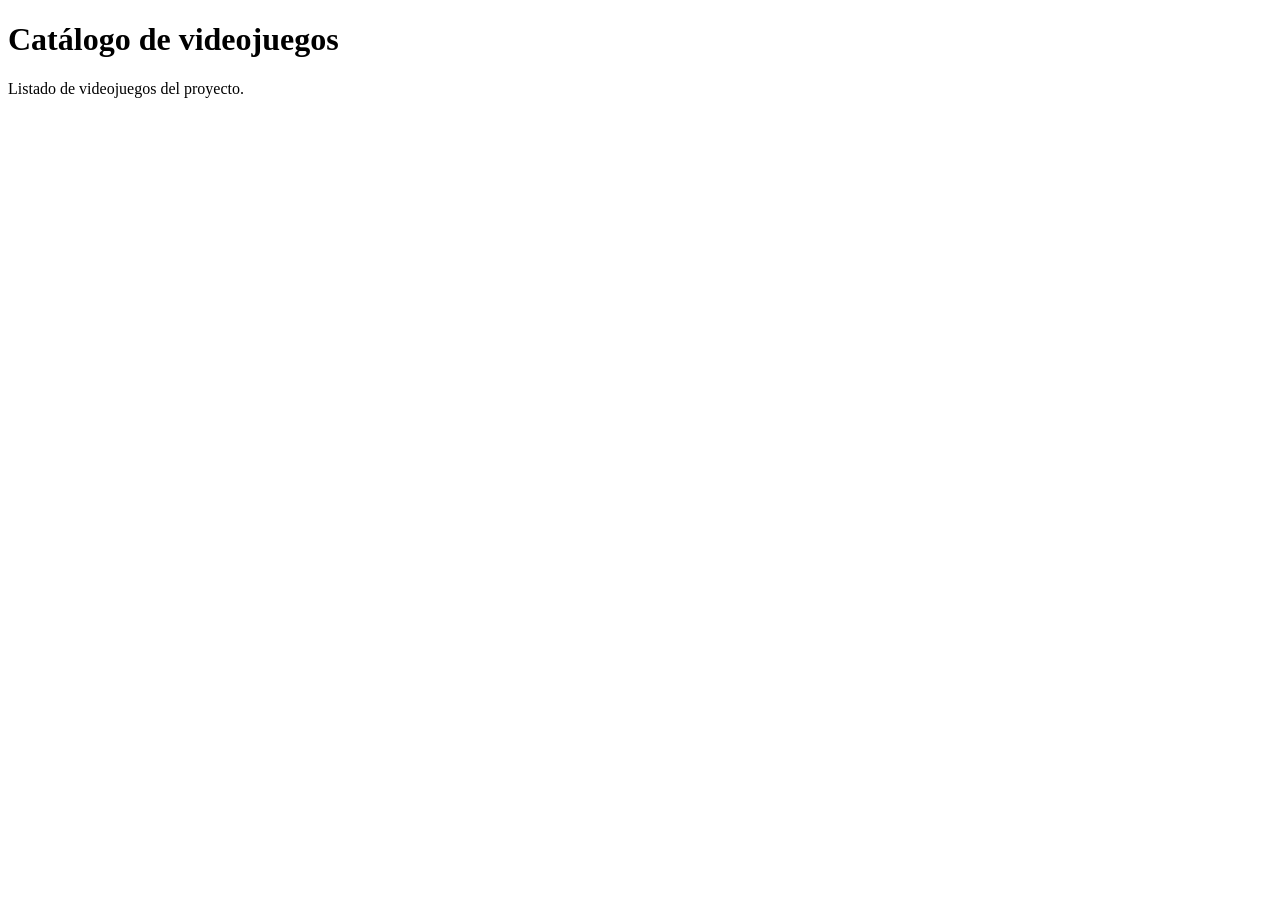
==== catalogo.html @ 59df6d96 "chore: crear estructura base de GameCodex" ====
<!DOCTYPE html>
<html lang="es">
<head>
    <meta charset="UTF-8">
    <meta name="viewport" content="width=device-width, initial-scale=1.0">
    <title>Catálogo de videojuegos | GameCodex</title>
    <link rel="stylesheet" href="css/variables.css">
    <link rel="stylesheet" href="css/base.css">
    <!-- Agregar css/catalogo.css cuando se desarrolle esta sección. -->
    <script src="js/menu.js" defer></script>
    <!-- Agregar los scripts de esta sección durante su desarrollo. -->
</head>
<body data-pagina="catalogo">
    <!-- HU-02: aquí se insertará el menú lateral compartido mediante menu.js. -->
    <nav id="menu-lateral" aria-label="Navegación principal"></nav>

    <main id="contenido-principal">
        <header>
            <h1>Catálogo de videojuegos</h1>
            <p>Listado de videojuegos del proyecto.</p>
        </header>
        <!-- TODO (HU-04): desarrollar el contenido de esta página. -->
    </main>

    <!-- Pie de página compartido; se completará junto con HU-02. -->
    <footer id="pie-pagina"></footer>
</body>
</html>
---- css/variables.css ----
/* DEV-02 — Mario: definir aquí las variables de la guía de estilo aprobada.
   Incluye --color-bg, --color-primary, --epic-1, etc.
   Este archivo se crea vacío intencionalmente para no adelantar DEV-02.
*/
---- css/base.css ----
/* DEV-02 — Mario: estilos generales, tipografías y componentes compartidos.
   No agregar aquí estilos exclusivos de una página.
*/
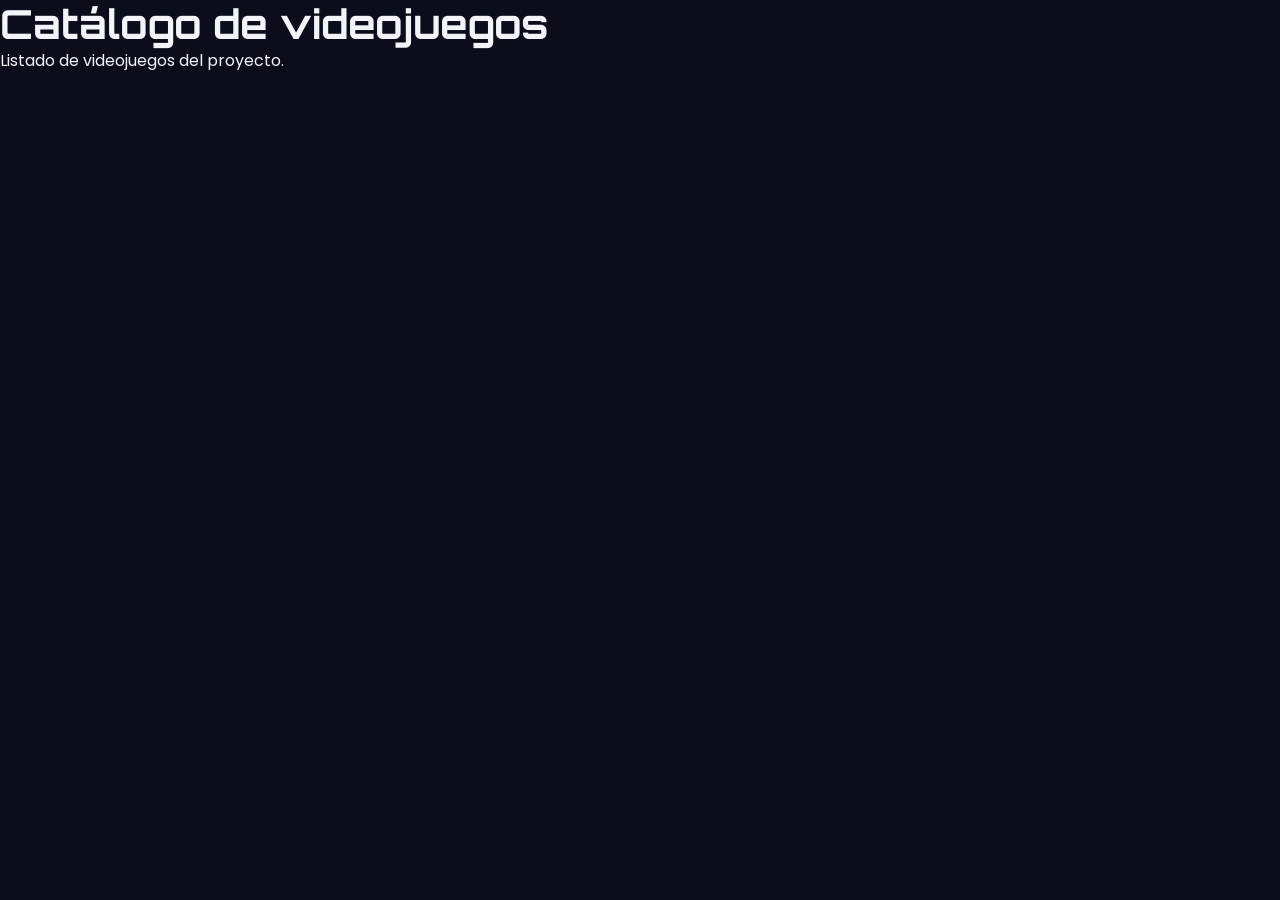
==== commit 2d06751b: "feat: agregados 5 juegos iniciales" ====
--- a/catalogo.html
+++ b/catalogo.html
@@ -8,6 +8,7 @@
     <link rel="stylesheet" href="css/base.css">
     <!-- Agregar css/catalogo.css cuando se desarrolle esta sección. -->
     <script src="js/menu.js" defer></script>
+    <script src="js/juegos.js" defer></script>
     <!-- Agregar los scripts de esta sección durante su desarrollo. -->
 </head>
 <body data-pagina="catalogo">
--- a/css/variables.css
+++ b/css/variables.css
@@ -1,4 +1,91 @@
-/* DEV-02 — Mario: definir aquí las variables de la guía de estilo aprobada.
-   Incluye --color-bg, --color-primary, --epic-1, etc.
-   Este archivo se crea vacío intencionalmente para no adelantar DEV-02.
-*/
+/* ==========================================================================
+   GameCodex — variables.css
+   Variables globales de la guía de estilo (DEV-02).
+   Regla: no escribir colores, tamaños ni fuentes a mano en otros archivos;
+   usar siempre estas variables con var(--nombre).
+   ========================================================================== */
+
+/* Tipografías (Google Fonts): Orbitron para títulos, Poppins para textos */
+@import url('https://fonts.googleapis.com/css2?family=Orbitron:wght@600;700;900&family=Poppins:wght@400;500;600&display=swap');
+
+:root {
+  /* ---------- Colores base ---------- */
+  --color-bg: #0B0E1A;            /* fondo principal */
+  --color-surface: #141A2E;       /* tarjetas y barras */
+  --color-surface-2: #1C2440;     /* hover y secciones alternas */
+  --color-border: #2A3358;        /* bordes */
+  --color-primary: #7C3AED;       /* botones y acciones principales */
+  --color-secondary: #22D3EE;     /* enlaces y detalles */
+  --color-accent: #FACC15;        /* estrellas, valoraciones, destacados */
+  --color-text: #F1F5F9;          /* texto principal */
+  --color-text-muted: #94A3B8;    /* texto secundario */
+  --color-success: #34D399;       /* correcto */
+  --color-danger: #F87171;        /* error */
+
+  /* ---------- Colores de las épicas (menú y encabezados) ---------- */
+  --epic-1: #22D3EE;              /* Conocer GameCodex */
+  --epic-2: #3B82F6;              /* Explorar videojuegos */
+  --epic-3: #6366F1;              /* Consultar videojuegos */
+  --epic-4: #8B5CF6;              /* Aprender sobre videojuegos */
+  --epic-5: #A855F7;              /* Descubrir recomendaciones */
+  --epic-6: #EC4899;              /* Participar en la Zona Gamer */
+
+  /* ---------- Colores de fase (reutilizan colores existentes) ---------- */
+  --fase-mvp: var(--color-success);
+  --fase-v2: var(--color-accent);
+  --fase-backlog: var(--color-danger);
+
+  /* ---------- Degradado oficial ---------- */
+  --gradiente: linear-gradient(135deg, #7C3AED, #22D3EE);
+
+  /* ---------- Tipografía ---------- */
+  --font-title: 'Orbitron', sans-serif;
+  --font-body: 'Poppins', sans-serif;
+
+  --text-h1: 2.5rem;
+  --text-h2: 1.8rem;
+  --text-h3: 1.2rem;
+  --text-base: 1rem;
+  --text-sm: 0.85rem;
+  --text-xs: 0.7rem;
+
+  --peso-normal: 400;
+  --peso-medio: 500;
+  --peso-semibold: 600;
+  --peso-bold: 700;
+  --peso-black: 900;
+
+  --interlineado: 1.6;
+
+  /* ---------- Espaciado ---------- */
+  --espacio-1: 0.25rem;
+  --espacio-2: 0.5rem;
+  --espacio-3: 0.75rem;
+  --espacio-4: 1rem;
+  --espacio-5: 1.5rem;
+  --espacio-6: 2rem;
+  --espacio-7: 3rem;
+  --espacio-8: 4rem;
+
+  /* ---------- Bordes, sombras y animación ---------- */
+  --radius: 12px;                 /* tarjetas */
+  --radius-sm: 8px;               /* botones e inputs */
+  --radius-pill: 999px;           /* chips y etiquetas */
+  --borde: 1px solid var(--color-border);
+  --shadow: 0 4px 20px rgba(124, 58, 237, 0.25);
+  --transition: 0.25s ease;
+
+  /* ---------- Layout ---------- */
+  --max-width: 1200px;
+  --sidebar-width: 280px;
+
+  /* ---------- Capas (z-index) ---------- */
+  --z-menu: 80;
+  --z-overlay: 70;
+  --z-modal: 100;
+}
+
+/* Puntos de corte usados en todo el proyecto (las variables CSS no funcionan
+   dentro de @media, por eso se documentan aquí):
+   - 900px: el menú lateral se oculta y aparece el botón de hamburguesa
+   - 600px: celular */
--- a/css/base.css
+++ b/css/base.css
@@ -1,3 +1,265 @@
-/* DEV-02 — Mario: estilos generales, tipografías y componentes compartidos.
-   No agregar aquí estilos exclusivos de una página.
-*/
+/* ==========================================================================
+   GameCodex — base.css
+   Estilos generales y componentes compartidos (DEV-02).
+   Requiere css/variables.css cargado antes en cada página.
+   Nombres de clases: minúsculas con guiones (.tarjeta-juego).
+   ========================================================================== */
+
+/* ---------- 1. Reset ---------- */
+*, *::before, *::after { box-sizing: border-box; }
+* { margin: 0; }
+
+html {
+  scroll-behavior: smooth;
+  -webkit-text-size-adjust: 100%;
+}
+
+body {
+  min-height: 100vh;
+  background: var(--color-bg);
+  color: var(--color-text);
+  font-family: var(--font-body);
+  font-size: var(--text-base);
+  font-weight: var(--peso-normal);
+  line-height: var(--interlineado);
+  overflow-x: hidden;
+  -webkit-font-smoothing: antialiased;
+}
+
+img, picture, video, svg { display: block; max-width: 100%; }
+img { height: auto; }
+ul[class], ol[class] { list-style: none; padding: 0; }
+button, input, select, textarea { font: inherit; color: inherit; }
+button { cursor: pointer; }
+
+::selection { background: var(--color-primary); color: #fff; }
+
+:focus-visible {
+  outline: 2px solid var(--color-secondary);
+  outline-offset: 2px;
+}
+
+/* ---------- 2. Tipografía ---------- */
+h1, h2, h3, h4 {
+  font-family: var(--font-title);
+  line-height: 1.2;
+  color: var(--color-text);
+}
+h1 { font-size: clamp(1.9rem, 5vw, var(--text-h1)); font-weight: var(--peso-bold); }
+h2 { font-size: clamp(1.45rem, 4vw, var(--text-h2)); font-weight: var(--peso-bold); }
+h3 { font-size: var(--text-h3); font-weight: var(--peso-semibold); }
+h4 { font-size: var(--text-base); font-weight: var(--peso-semibold); }
+
+p { margin-bottom: var(--espacio-4); }
+p:last-child { margin-bottom: 0; }
+
+small, .texto-pequeno {
+  font-size: var(--text-sm);
+  font-weight: var(--peso-medio);
+}
+
+.texto-secundario { color: var(--color-text-muted); }
+.texto-degradado {
+  background: var(--gradiente);
+  -webkit-background-clip: text;
+  background-clip: text;
+  color: transparent;
+}
+
+/* ---------- 3. Enlaces ---------- */
+a {
+  color: var(--color-secondary);
+  text-decoration: none;
+  transition: color var(--transition);
+}
+a:hover { text-decoration: underline; }
+
+/* ---------- 4. Layout ---------- */
+.contenedor {
+  width: 100%;
+  max-width: var(--max-width);
+  margin: 0 auto;
+  padding: 0 var(--espacio-5);
+}
+
+.seccion { padding: var(--espacio-7) 0; }
+.seccion-alterna {
+  background: var(--color-surface);
+  border-top: var(--borde);
+  border-bottom: var(--borde);
+}
+
+.encabezado-seccion { margin-bottom: var(--espacio-6); }
+.encabezado-seccion p { color: var(--color-text-muted); margin-top: var(--espacio-2); }
+
+/* Compensa el menú lateral fijo (280px). Se aplica al <main> de cada página. */
+.contenido-principal { margin-left: var(--sidebar-width); }
+
+/* Cuadrícula adaptable de tarjetas */
+.cuadricula {
+  display: grid;
+  grid-template-columns: repeat(auto-fill, minmax(260px, 1fr));
+  gap: var(--espacio-5);
+}
+
+/* Banner con degradado de fondo */
+.hero {
+  padding: var(--espacio-8) 0;
+  background:
+    radial-gradient(900px 400px at 85% 0, rgba(124, 58, 237, 0.35), transparent),
+    radial-gradient(700px 400px at 0 100%, rgba(34, 211, 238, 0.18), transparent);
+}
+.hero p { max-width: 560px; color: var(--color-text-muted); margin: var(--espacio-4) 0 var(--espacio-5); }
+
+/* ---------- 5. Botones ---------- */
+.btn {
+  display: inline-block;
+  padding: var(--espacio-3) var(--espacio-5);
+  border: 1.5px solid transparent;
+  border-radius: var(--radius-sm);
+  font-family: var(--font-title);
+  font-size: var(--text-sm);
+  font-weight: var(--peso-bold);
+  text-align: center;
+  text-decoration: none;
+  transition: var(--transition);
+}
+.btn:hover { text-decoration: none; }
+.btn:disabled, .btn[aria-disabled="true"] { opacity: 0.5; cursor: not-allowed; pointer-events: none; }
+
+.btn-primario { background: var(--color-primary); color: #fff; }
+.btn-primario:hover { background: var(--gradiente); box-shadow: var(--shadow); color: #fff; }
+
+.btn-secundario { background: transparent; border-color: var(--color-secondary); color: var(--color-secondary); }
+.btn-secundario:hover { background: var(--color-secondary); color: var(--color-bg); }
+
+.grupo-botones { display: flex; flex-wrap: wrap; gap: var(--espacio-3); }
+
+/* Botón de favorito (corazón) */
+.btn-favorito {
+  background: none;
+  border: 0;
+  padding: var(--espacio-1);
+  font-size: 1.3rem;
+  line-height: 1;
+  color: var(--color-text-muted);
+  transition: var(--transition);
+}
+.btn-favorito:hover { color: var(--color-danger); transform: scale(1.15); }
+.btn-favorito.activo { color: var(--color-danger); }
+
+/* ---------- 6. Tarjetas ---------- */
+.tarjeta {
+  background: var(--color-surface);
+  border: var(--borde);
+  border-radius: var(--radius);
+  overflow: hidden;
+  transition: var(--transition);
+}
+.tarjeta:hover {
+  transform: translateY(-4px);
+  box-shadow: var(--shadow);
+  background: var(--color-surface-2);
+}
+.tarjeta-imagen { width: 100%; aspect-ratio: 16 / 9; object-fit: cover; background: var(--color-surface-2); }
+.tarjeta-cuerpo { padding: var(--espacio-4); }
+.tarjeta-cuerpo p { color: var(--color-text-muted); font-size: var(--text-sm); margin: var(--espacio-2) 0 var(--espacio-3); }
+
+/* Tarjeta sin efecto de elevación (contenedores informativos) */
+.tarjeta-fija:hover { transform: none; box-shadow: none; background: var(--color-surface); }
+
+/* ---------- 7. Etiquetas y valoración ---------- */
+.etiquetas { display: flex; flex-wrap: wrap; gap: var(--espacio-2); margin-bottom: var(--espacio-3); }
+
+.etiqueta {
+  display: inline-block;
+  padding: 2px 10px;
+  border-radius: 6px;
+  background: var(--color-surface-2);
+  color: var(--color-secondary);
+  font-size: var(--text-sm);
+  font-weight: var(--peso-medio);
+}
+.tarjeta:hover .etiqueta { background: var(--color-bg); }
+
+/* Etiquetas de fase (MVP, V2, Backlog) */
+.etiqueta-fase {
+  display: inline-block;
+  padding: 2px 8px;
+  border: 1px solid currentColor;
+  border-radius: var(--radius-pill);
+  font-size: var(--text-xs);
+  font-weight: var(--peso-semibold);
+  background: transparent;
+}
+.etiqueta-mvp { color: var(--fase-mvp); }
+.etiqueta-v2 { color: var(--fase-v2); }
+.etiqueta-backlog { color: var(--fase-backlog); }
+
+.valoracion { color: var(--color-accent); letter-spacing: 2px; }
+
+/* ---------- 8. Campos de entrada ---------- */
+input[type="text"], input[type="search"], input[type="email"],
+select, textarea, .campo {
+  width: 100%;
+  padding: var(--espacio-3) var(--espacio-4);
+  background: var(--color-surface);
+  border: var(--borde);
+  border-radius: var(--radius-sm);
+  color: var(--color-text);
+  transition: var(--transition);
+}
+input::placeholder, textarea::placeholder { color: var(--color-text-muted); }
+input:focus, select:focus, textarea:focus, .campo:focus {
+  outline: none;
+  border-color: var(--color-secondary);
+  box-shadow: 0 0 0 3px rgba(34, 211, 238, 0.2);
+}
+textarea { resize: vertical; min-height: 120px; }
+label { display: block; font-size: var(--text-sm); font-weight: var(--peso-medio); margin-bottom: var(--espacio-1); }
+
+/* Barra de herramientas: buscador + filtros */
+.herramientas { display: flex; flex-wrap: wrap; gap: var(--espacio-3); align-items: center; margin-bottom: var(--espacio-5); }
+.herramientas .buscador { flex: 1; min-width: 200px; }
+
+/* Chips de filtro */
+.chips { display: flex; flex-wrap: wrap; gap: var(--espacio-2); }
+.chip {
+  padding: var(--espacio-2) var(--espacio-4);
+  background: var(--color-surface);
+  border: var(--borde);
+  border-radius: var(--radius-pill);
+  color: var(--color-text-muted);
+  font-size: var(--text-sm);
+  font-weight: var(--peso-medio);
+  transition: var(--transition);
+}
+.chip:hover { border-color: var(--color-primary); color: var(--color-text); }
+.chip.activo { background: var(--color-primary); border-color: var(--color-primary); color: #fff; }
+
+/* ---------- 9. Utilidades ---------- */
+.oculto { display: none !important; }
+.sr-only {
+  position: absolute; width: 1px; height: 1px; padding: 0; margin: -1px;
+  overflow: hidden; clip: rect(0, 0, 0, 0); white-space: nowrap; border: 0;
+}
+.centrado { text-align: center; }
+
+/* ---------- 10. Responsivo ---------- */
+@media (max-width: 900px) {
+  /* El menú lateral se oculta: el contenido ocupa todo el ancho */
+  .contenido-principal { margin-left: 0; }
+}
+
+@media (max-width: 600px) {
+  .contenedor { padding: 0 var(--espacio-4); }
+  .seccion { padding: var(--espacio-6) 0; }
+  .hero { padding: var(--espacio-7) 0; }
+  .cuadricula { grid-template-columns: 1fr; }
+  .grupo-botones .btn { flex: 1 1 100%; }
+}
+
+/* ---------- 11. Accesibilidad: reducir movimiento ---------- */
+@media (prefers-reduced-motion: reduce) {
+  *, *::before, *::after { transition: none !important; animation: none !important; scroll-behavior: auto !important; }
+}
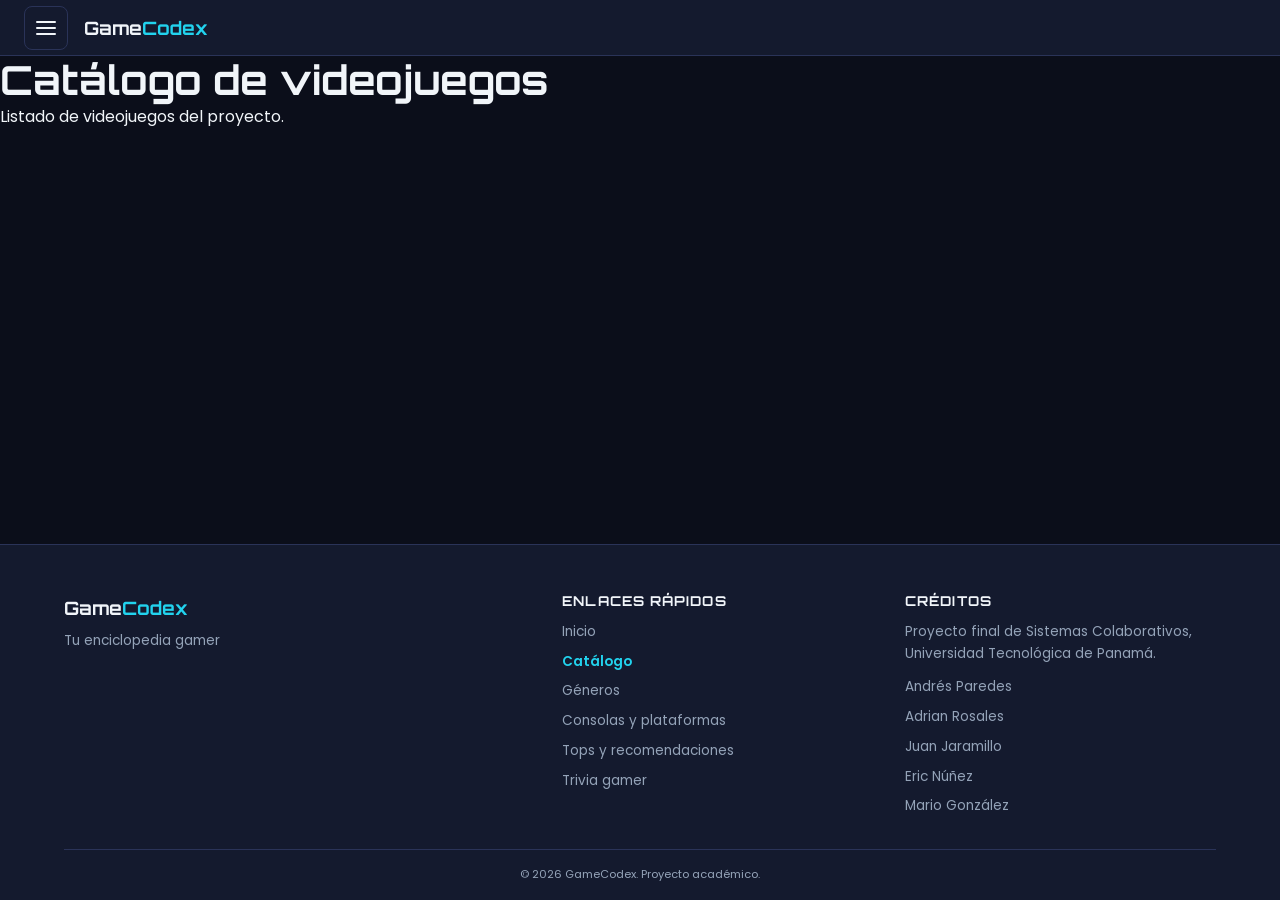
==== commit 45e3bb73: "feat: integrar menu lateral en las 10 paginas" ====
--- a/catalogo.html
+++ b/catalogo.html
@@ -6,6 +6,7 @@
     <title>Catálogo de videojuegos | GameCodex</title>
     <link rel="stylesheet" href="css/variables.css">
     <link rel="stylesheet" href="css/base.css">
+    <link rel="stylesheet" href="css/menu.css">
     <!-- Agregar css/catalogo.css cuando se desarrolle esta sección. -->
     <script src="js/menu.js" defer></script>
     <script src="js/juegos.js" defer></script>
--- a/css/menu.css
+++ b/css/menu.css
@@ -0,0 +1,309 @@
+/* ==========================================================================
+   GameCodex, menu.css (HU-02)
+   Barra superior, menú superpuesto y pie de página compartidos.
+   Solo usa variables de variables.css. Cargar DESPUÉS de base.css.
+   Clases con prefijo menu-, barra- y pie- para no chocar con otros módulos.
+   ========================================================================== */
+
+:root {
+  --menu-alto-barra: 3.5rem;   /* alto de la barra superior */
+  /* Solo colores: con "all" la visibility de los hijos se animaría y no recibirían foco al abrir */
+  --menu-transicion: background-color var(--transition), border-color var(--transition), color var(--transition);
+}
+
+/* ---------- 1. Ajustes de layout ---------- */
+
+/* El menú es superpuesto: el contenido nunca reserva los 280px de base.css */
+.contenido-principal { margin-left: 0; }
+
+/* Que las anclas (generos.html#rol) no queden tapadas por la barra fija */
+html { scroll-padding-top: var(--menu-alto-barra); }
+
+/* Menú abierto: se bloquea el scroll del fondo sin que la página "salte" */
+html.menu-abierto { overflow: hidden; scrollbar-gutter: stable; }
+
+/* Pie de página siempre al fondo, aunque la página sea corta */
+body { display: flex; flex-direction: column; }
+body > main { flex: 1 0 auto; }
+
+/* ---------- 2. Barra superior con el botón de hamburguesa ---------- */
+.barra-superior {
+  position: sticky;
+  top: 0;
+  z-index: calc(var(--z-overlay) - 1);
+  display: flex;
+  align-items: center;
+  gap: var(--espacio-4);
+  height: var(--menu-alto-barra);
+  padding: 0 var(--espacio-5);
+  background: var(--color-surface);
+  border-bottom: var(--borde);
+}
+
+.menu-boton,
+.menu-cerrar {
+  position: relative;
+  display: inline-flex;
+  flex-direction: column;
+  align-items: center;
+  justify-content: center;
+  gap: 4px;
+  flex-shrink: 0;
+  width: 44px;
+  height: 44px;
+  padding: 0;
+  background: transparent;
+  border: var(--borde);
+  border-radius: var(--radius-sm);
+  transition: var(--menu-transicion);
+}
+.menu-boton:hover,
+.menu-cerrar:hover { background: var(--color-surface-2); border-color: var(--color-secondary); }
+
+/* Tres líneas de la hamburguesa */
+.menu-boton-linea {
+  display: block;
+  width: 20px;
+  height: 2px;
+  border-radius: var(--radius-pill);
+  background: var(--color-text);
+}
+
+/* Equis del botón de cerrar, dibujada con dos líneas cruzadas */
+.menu-cerrar::before,
+.menu-cerrar::after {
+  content: "";
+  position: absolute;
+  width: 20px;
+  height: 2px;
+  border-radius: var(--radius-pill);
+  background: var(--color-text);
+}
+.menu-cerrar::before { transform: rotate(45deg); }
+.menu-cerrar::after { transform: rotate(-45deg); }
+
+/* Logotipo GameCodex (barra, panel y pie) */
+.menu-logo,
+.pie-logo {
+  font-family: var(--font-title);
+  font-size: 1.15rem;
+  font-weight: var(--peso-bold);
+  color: var(--color-text);
+}
+.menu-logo:hover,
+.pie-logo:hover { text-decoration: none; }
+.menu-logo span,
+.pie-logo span { color: var(--color-secondary); }
+
+/* ---------- 3. Fondo oscuro detrás del panel ---------- */
+.menu-fondo {
+  position: fixed;
+  inset: 0;
+  z-index: var(--z-overlay);
+  background: color-mix(in srgb, var(--color-bg) 75%, transparent);
+  opacity: 0;
+  visibility: hidden;
+  /* visibility espera a que termine el fade al cerrar */
+  transition: opacity var(--transition), visibility 0s linear 0.25s;
+}
+.menu-fondo.visible {
+  opacity: 1;
+  visibility: visible;
+  transition: opacity var(--transition), visibility 0s;
+}
+
+/* ---------- 4. Panel lateral ---------- */
+
+/* Estado cerrado definido sobre el id: así ya está oculto desde el primer
+   pintado y no se anima cuando menu.js agrega la clase .menu-panel */
+#menu-lateral {
+  position: fixed;
+  top: 0;
+  bottom: 0;
+  left: 0;
+  transform: translateX(-100%);
+  visibility: hidden;
+}
+
+.menu-panel {
+  z-index: var(--z-menu);
+  display: flex;
+  flex-direction: column;
+  width: var(--sidebar-width);
+  max-width: 85vw;
+  padding: var(--espacio-4);
+  background: var(--color-surface);
+  border-right: var(--borde);
+  overflow-y: auto;
+  overscroll-behavior: contain;
+  transition: transform var(--transition), visibility 0s linear 0.25s;
+}
+#menu-lateral.abierto {
+  transform: translateX(0);
+  visibility: visible;
+  box-shadow: var(--shadow);
+  transition: transform var(--transition), visibility 0s;
+}
+
+.menu-cabecera {
+  display: flex;
+  align-items: center;
+  justify-content: space-between;
+  gap: var(--espacio-3);
+}
+.menu-eslogan {
+  margin: var(--espacio-1) 0 var(--espacio-5);
+  color: var(--color-text-muted);
+  font-size: var(--text-sm);
+}
+
+.menu-grupos { display: grid; gap: var(--espacio-1); }
+
+/* ---------- 5. Grupos desplegables (una épica cada uno) ---------- */
+.menu-grupo-boton {
+  display: flex;
+  align-items: center;
+  gap: var(--espacio-3);
+  width: 100%;
+  min-height: 44px;
+  padding: var(--espacio-2) var(--espacio-3);
+  background: transparent;
+  border: 1px solid transparent;
+  border-radius: var(--radius-sm);
+  color: var(--color-text);
+  font-size: var(--text-sm);
+  font-weight: var(--peso-medio);
+  text-align: left;
+  transition: var(--menu-transicion);
+}
+.menu-grupo-boton:hover { background: var(--color-surface-2); }
+
+/* Punto con el color de la épica (--epica se define desde menu.js) */
+.menu-punto {
+  flex-shrink: 0;
+  width: 10px;
+  height: 10px;
+  border-radius: 50%;
+  background: var(--epica);
+}
+
+/* Flecha: apunta a la derecha cerrado y hacia abajo abierto */
+.menu-grupo-boton::after {
+  content: "";
+  flex-shrink: 0;
+  width: 8px;
+  height: 8px;
+  margin-left: auto;
+  border-right: 2px solid var(--color-text-muted);
+  border-bottom: 2px solid var(--color-text-muted);
+  transform: rotate(-45deg);
+  transition: transform var(--transition);
+}
+.menu-grupo.abierto > .menu-grupo-boton::after { transform: rotate(45deg); }
+
+/* Animación de altura: la fila del grid pasa de 0fr a 1fr */
+.menu-sublista {
+  display: grid;
+  grid-template-rows: 0fr;
+  transition: grid-template-rows var(--transition);
+}
+.menu-grupo.abierto > .menu-sublista { grid-template-rows: 1fr; }
+
+.menu-enlaces {
+  min-height: 0;
+  overflow: hidden;
+  visibility: hidden;   /* los enlaces de un grupo cerrado no reciben foco */
+  transition: visibility 0s linear 0.25s;
+}
+.menu-grupo.abierto .menu-enlaces { visibility: visible; transition: visibility 0s; }
+
+/* ---------- 6. Enlaces dentro de cada grupo ---------- */
+.menu-enlace {
+  display: flex;
+  align-items: center;
+  gap: var(--espacio-2);
+  min-height: 40px;
+  margin-top: var(--espacio-1);
+  padding: var(--espacio-2) var(--espacio-3) var(--espacio-2) var(--espacio-6);
+  border-left: 3px solid transparent;
+  border-radius: var(--radius-sm);
+  color: var(--color-text);
+  font-size: var(--text-sm);
+  transition: var(--menu-transicion);
+}
+.menu-enlace:hover { background: var(--color-surface-2); text-decoration: none; }
+.menu-enlace:focus-visible { outline-offset: -2px; }   /* el contenedor recorta el contorno */
+.menu-grupo-boton:focus-visible { outline-offset: -2px; }
+
+/* Páginas aún no disponibles (V2, Backlog) o informativas (fichas) */
+.menu-enlace-inactivo { color: var(--color-text-muted); cursor: default; }
+.menu-enlace-inactivo:hover { background: transparent; }
+
+.menu-texto { display: grid; }
+.menu-nota { color: var(--color-text-muted); font-size: var(--text-xs); font-weight: var(--peso-normal); }
+.menu-enlace .etiqueta-fase { margin-left: auto; }
+
+/* Página actual */
+.menu-enlace.activo {
+  background: var(--color-surface-2);
+  border-left-color: var(--color-secondary);
+  color: var(--color-secondary);
+  font-weight: var(--peso-semibold);
+}
+
+/* ---------- 7. Pie de página ---------- */
+.pie {
+  background: var(--color-surface);
+  border-top: var(--borde);
+}
+
+.pie-contenido {
+  display: grid;
+  grid-template-columns: 1.5fr 1fr 1fr;
+  gap: var(--espacio-6);
+  padding: var(--espacio-7) 0 var(--espacio-6);
+}
+
+.pie-eslogan {
+  margin-top: var(--espacio-2);
+  color: var(--color-text-muted);
+  font-size: var(--text-sm);
+}
+
+.pie-titulo {
+  margin-bottom: var(--espacio-3);
+  font-size: var(--text-sm);
+  letter-spacing: 0.08em;
+  text-transform: uppercase;
+}
+
+.pie-lista { display: grid; gap: var(--espacio-2); font-size: var(--text-sm); }
+.pie-lista a { color: var(--color-text-muted); }
+.pie-lista a:hover { color: var(--color-secondary); }
+.pie-lista a.activo { color: var(--color-secondary); font-weight: var(--peso-semibold); }
+.pie-lista li { color: var(--color-text-muted); }
+
+.pie-curso {
+  margin-bottom: var(--espacio-3);
+  color: var(--color-text-muted);
+  font-size: var(--text-sm);
+}
+
+.pie-copia {
+  padding: var(--espacio-4) 0;
+  border-top: var(--borde);
+  color: var(--color-text-muted);
+  font-size: var(--text-xs);
+  text-align: center;
+}
+
+/* ---------- 8. Responsivo (900px tableta, 600px celular) ---------- */
+@media (max-width: 900px) {
+  .pie-contenido { grid-template-columns: 1fr 1fr; }
+  .pie-marca { grid-column: 1 / -1; }
+}
+
+@media (max-width: 600px) {
+  .barra-superior { padding: 0 var(--espacio-4); }
+  .pie-contenido { grid-template-columns: 1fr; padding: var(--espacio-6) 0 var(--espacio-5); }
+}
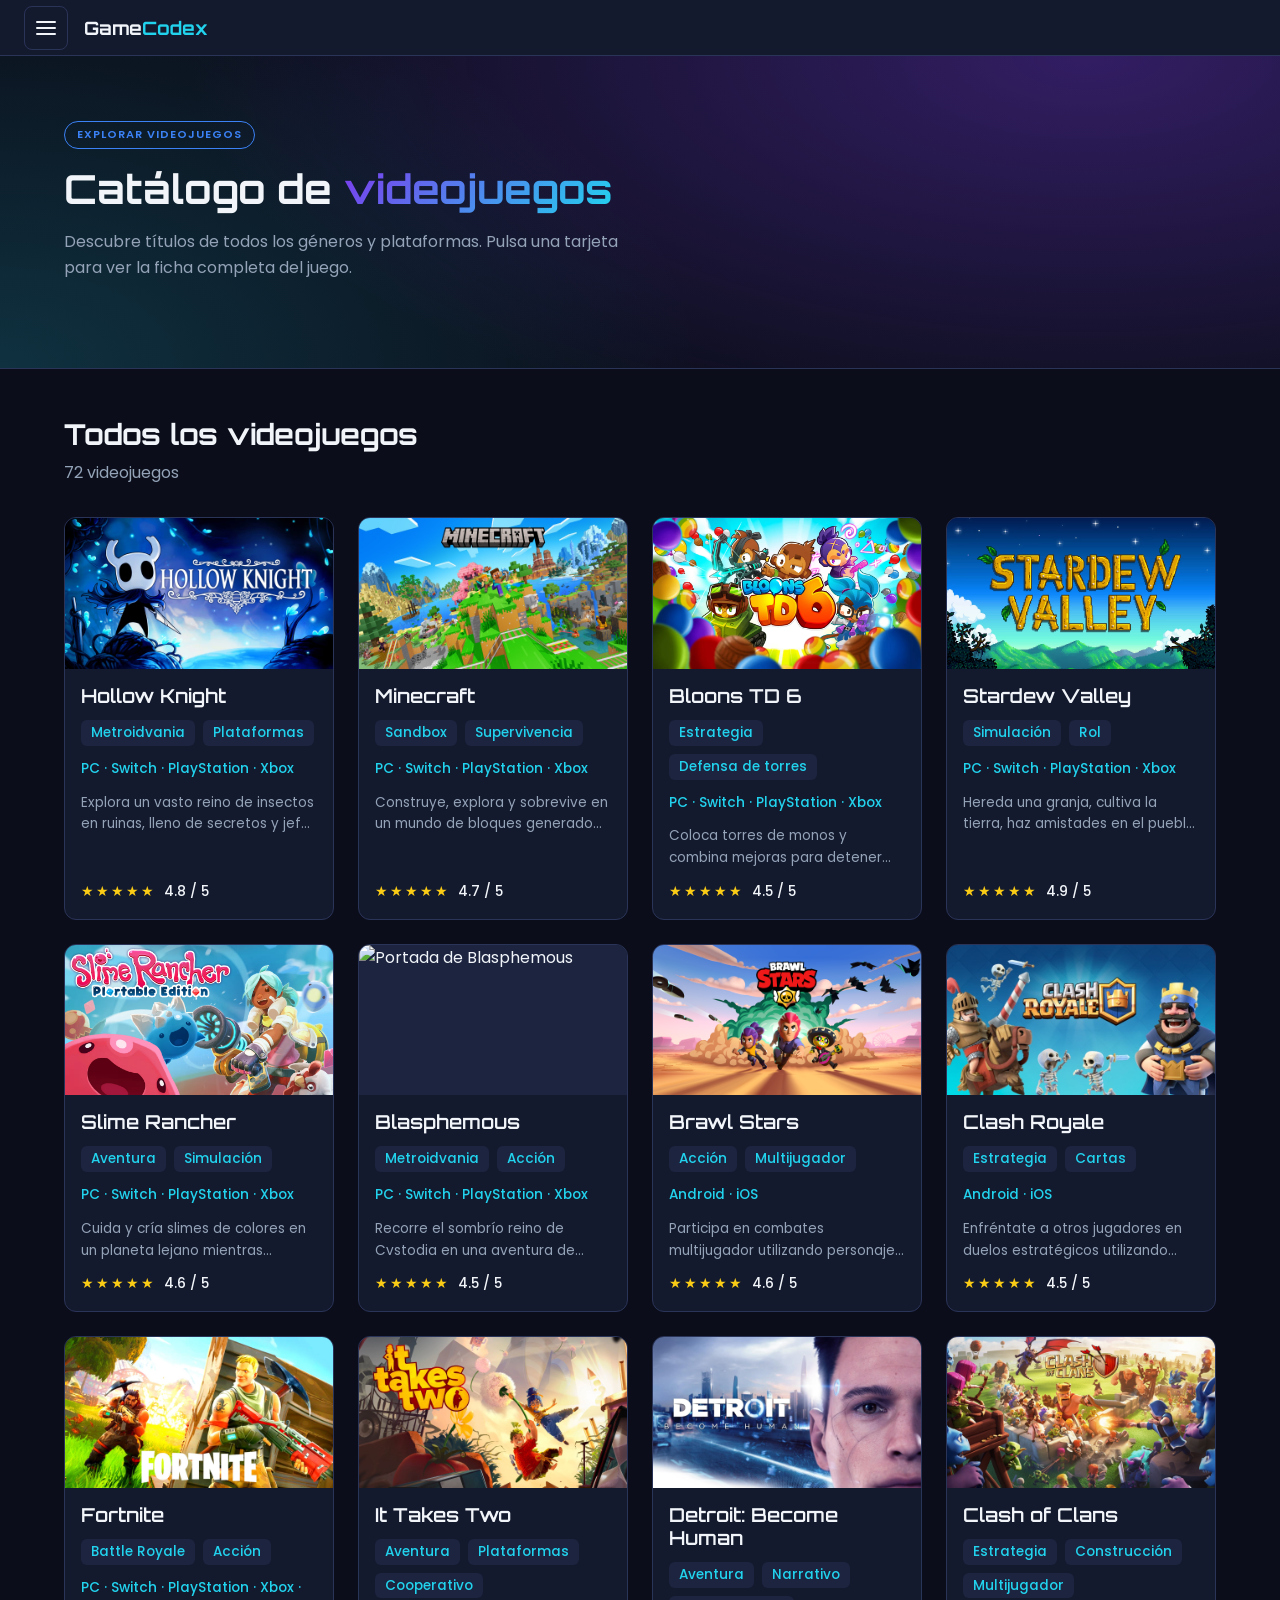
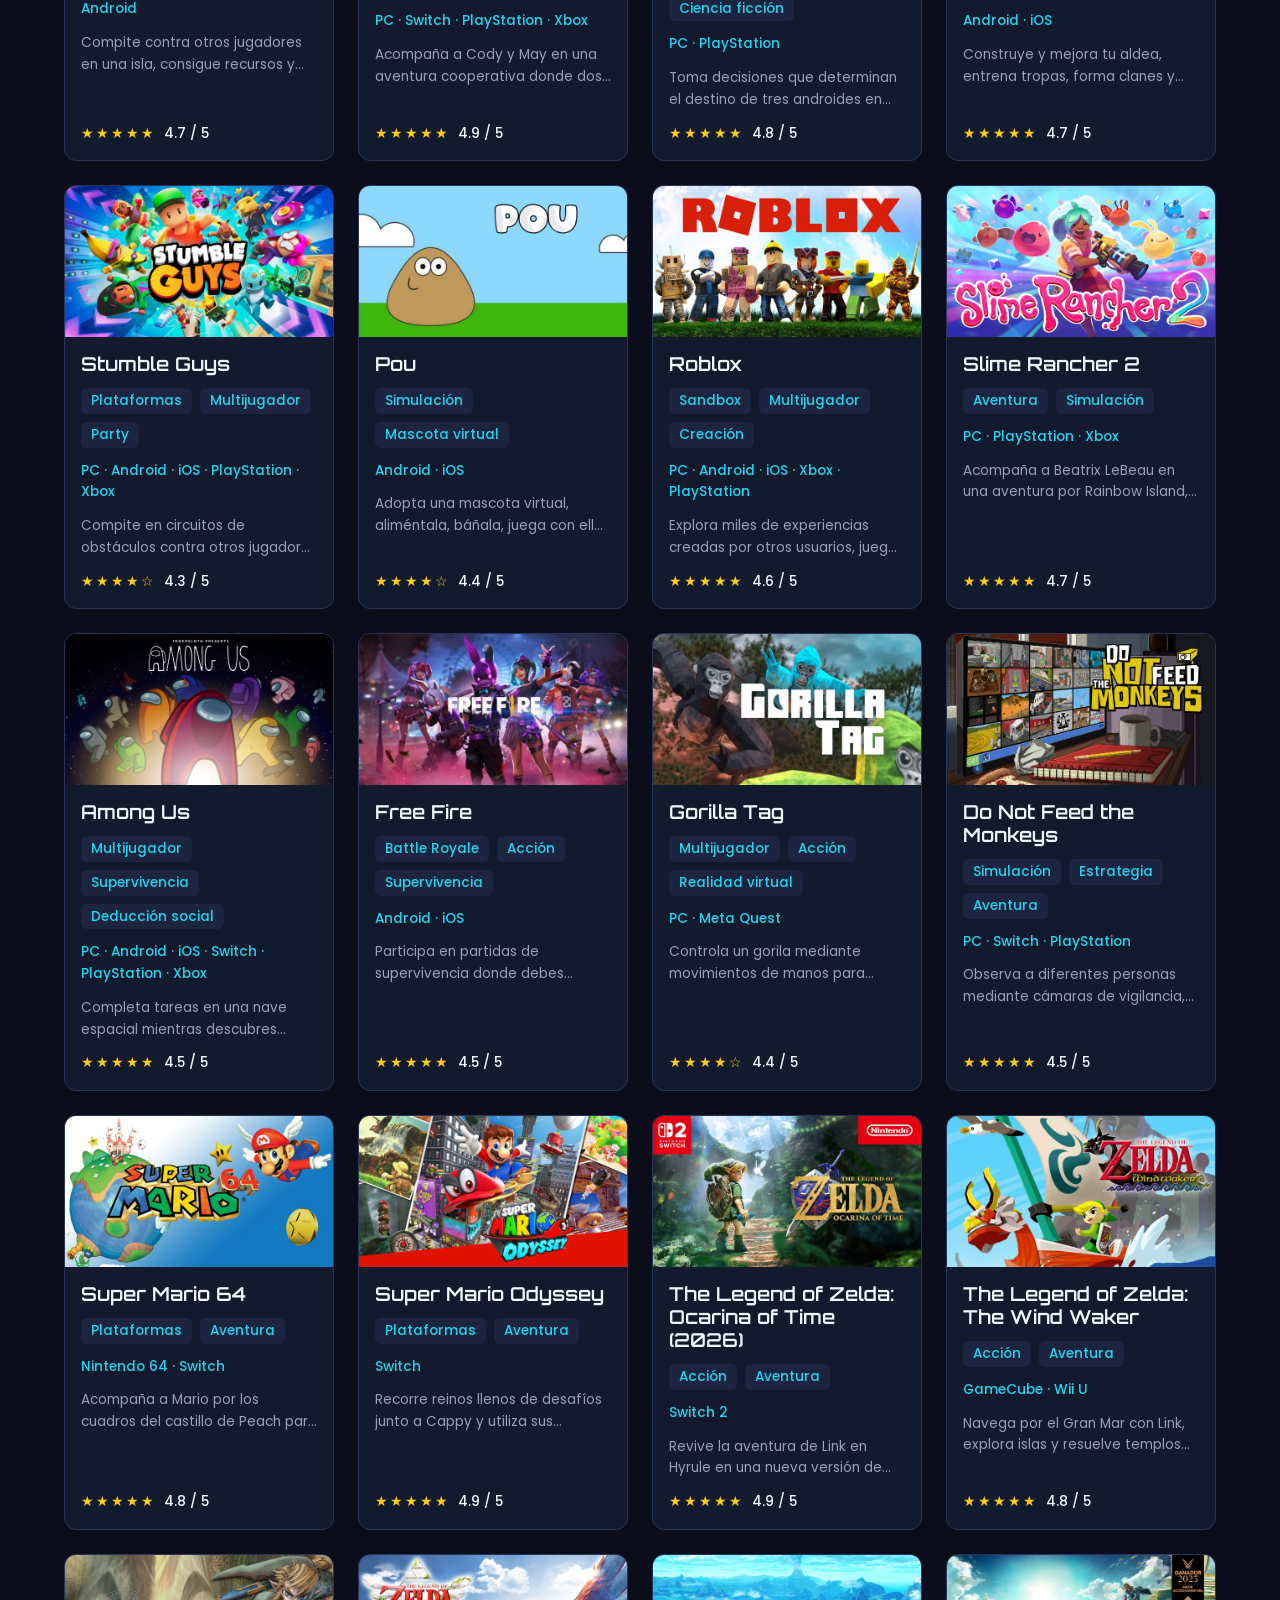
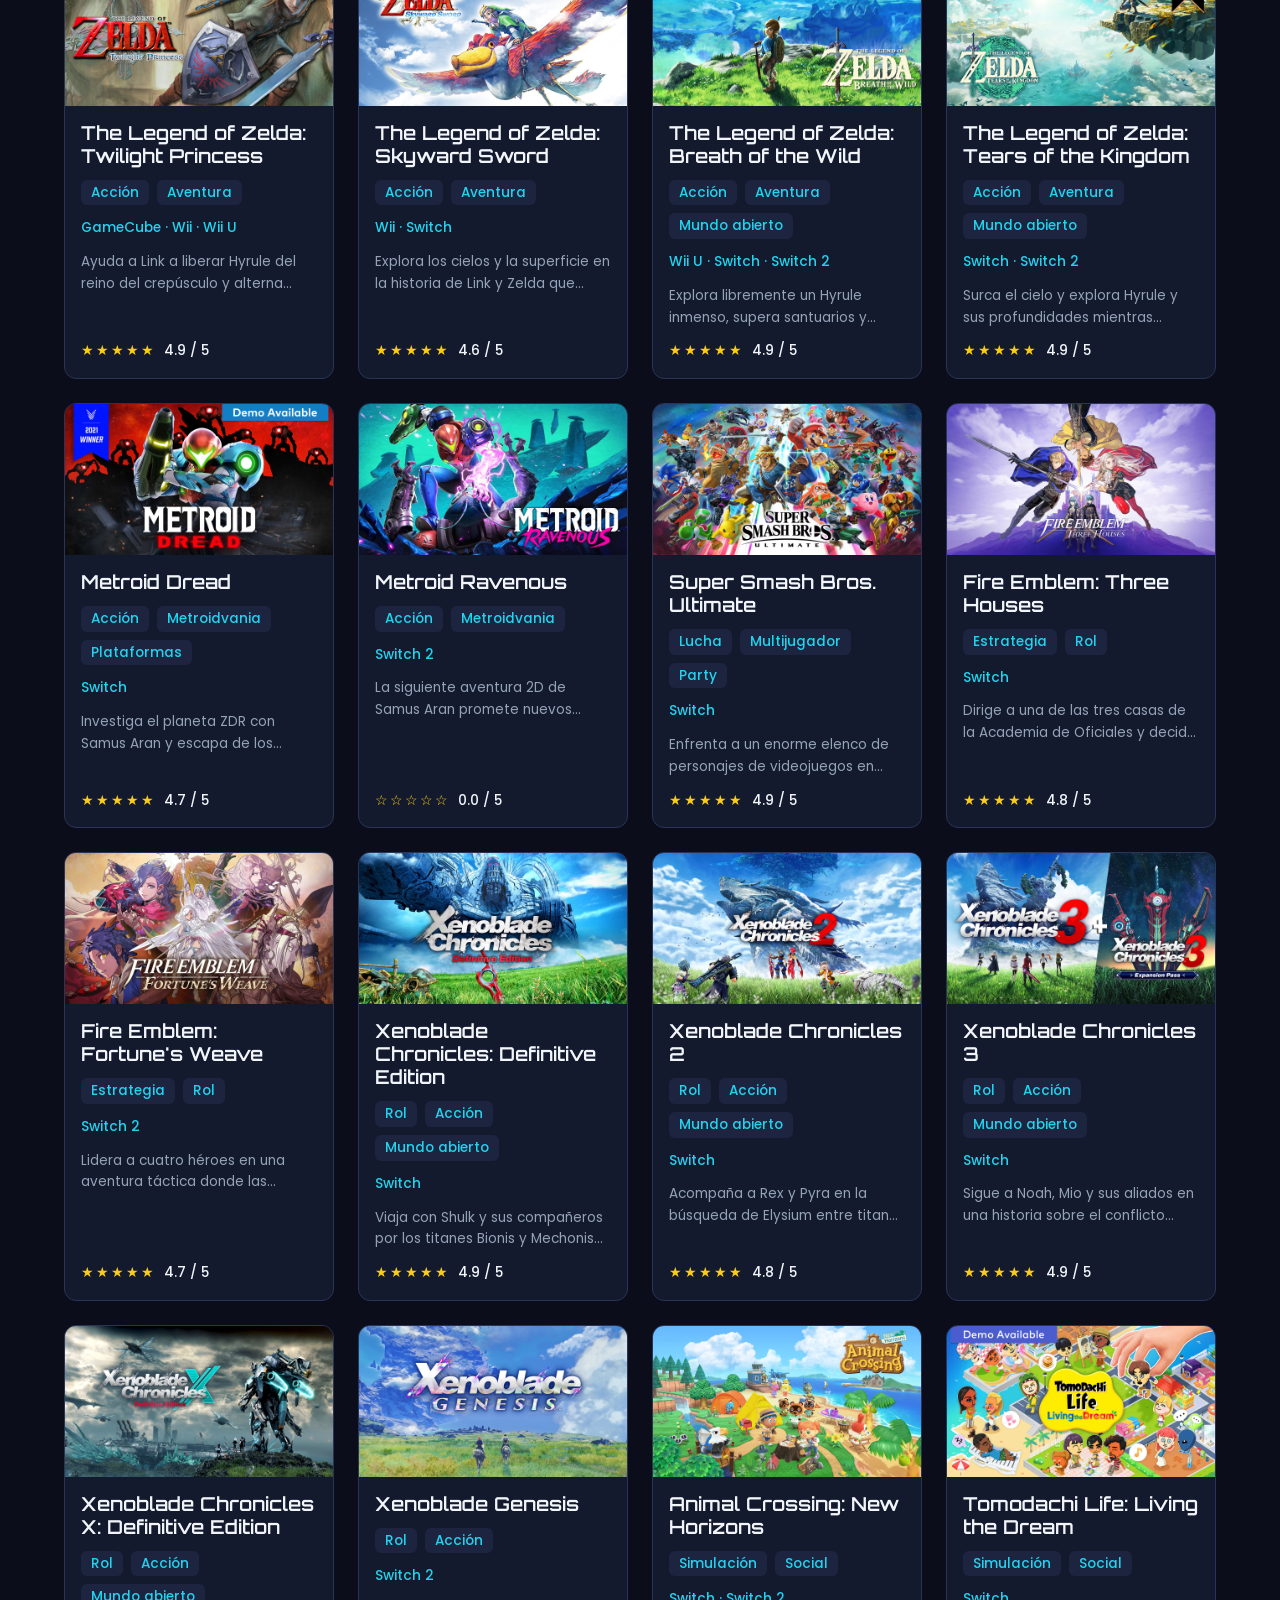
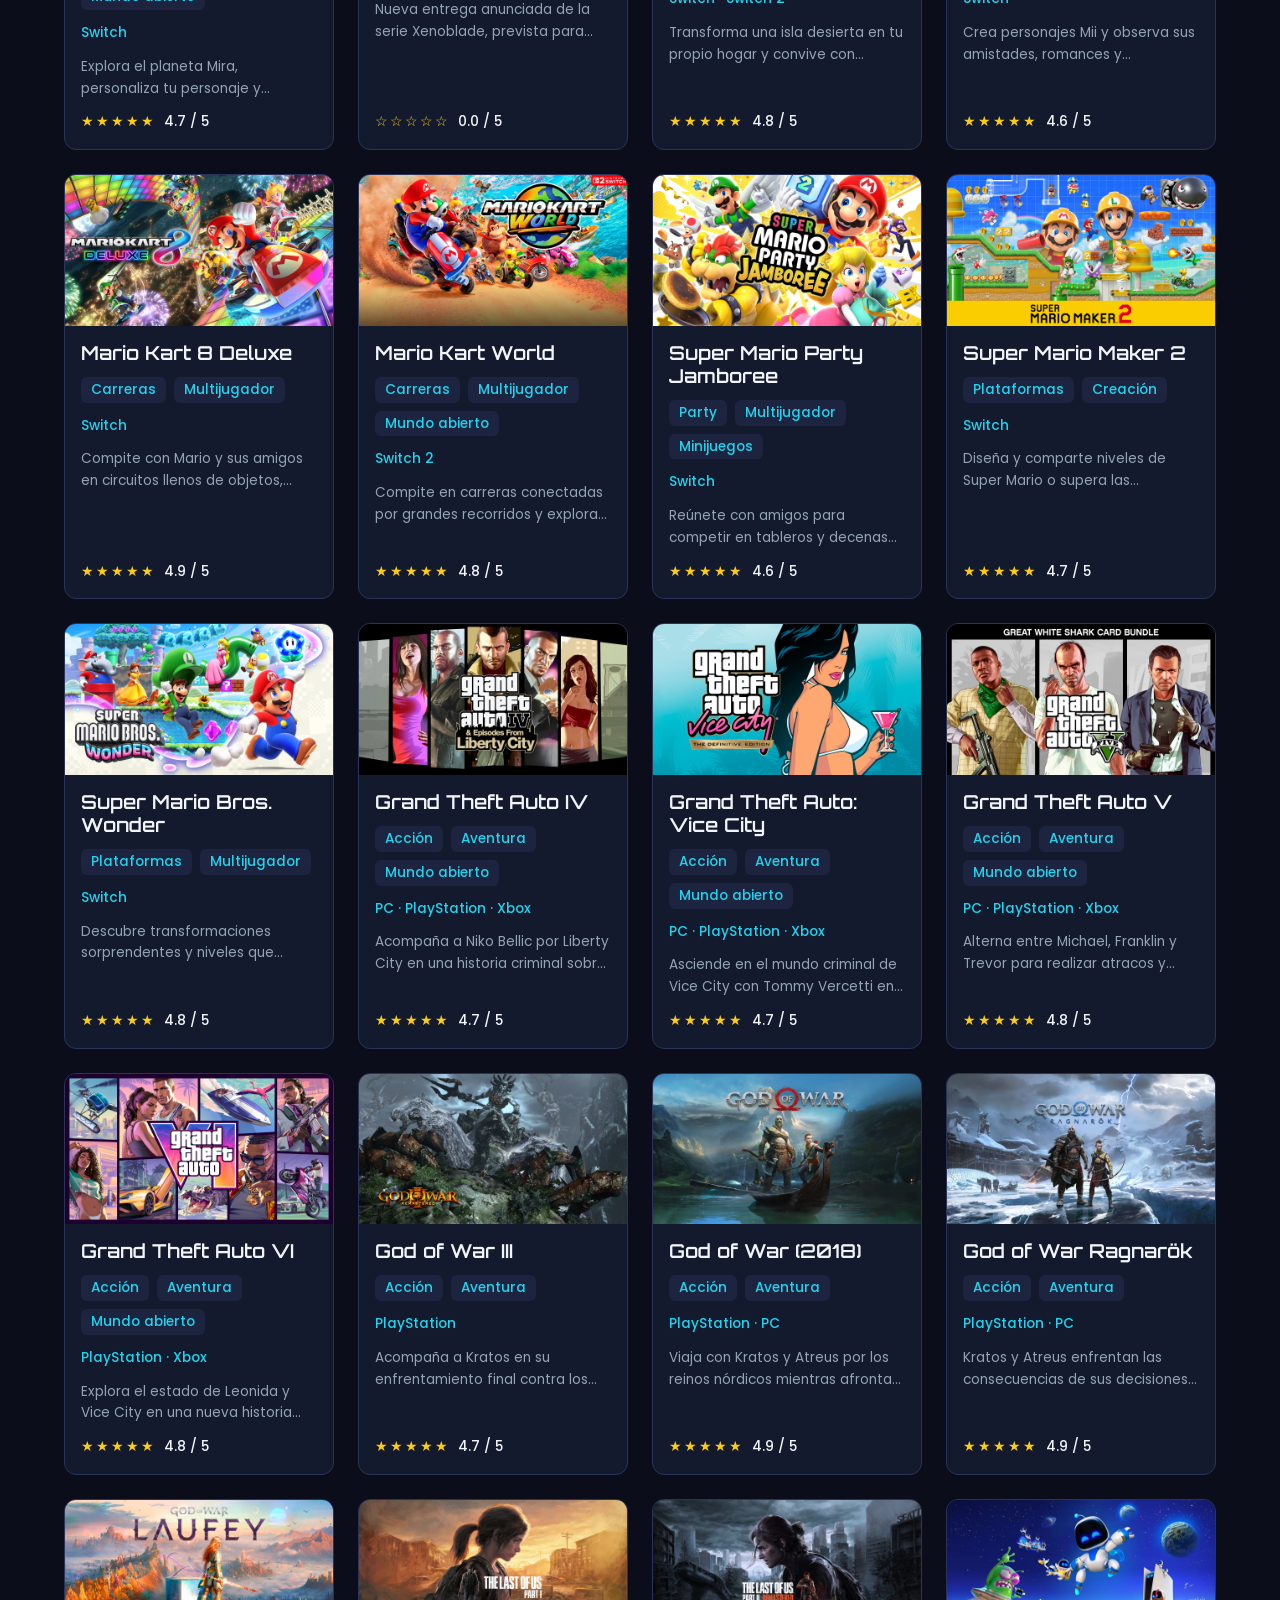
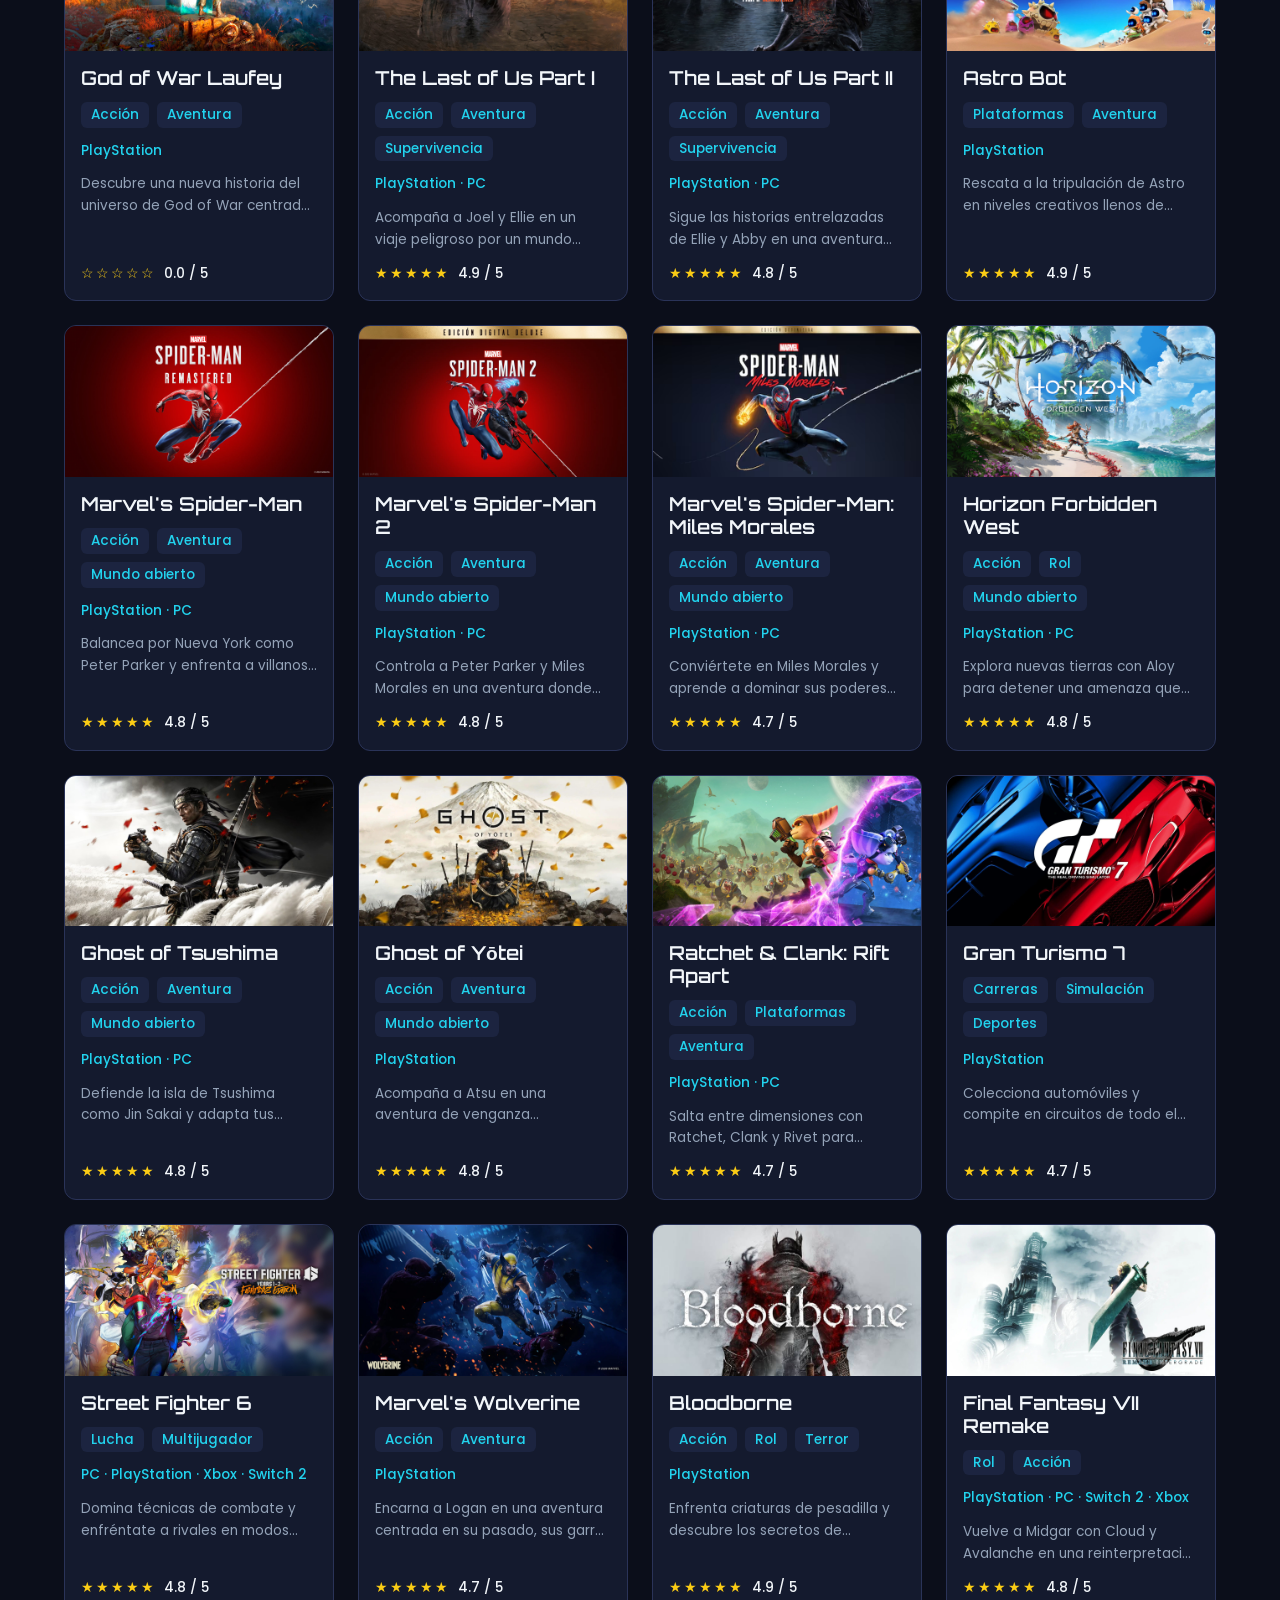
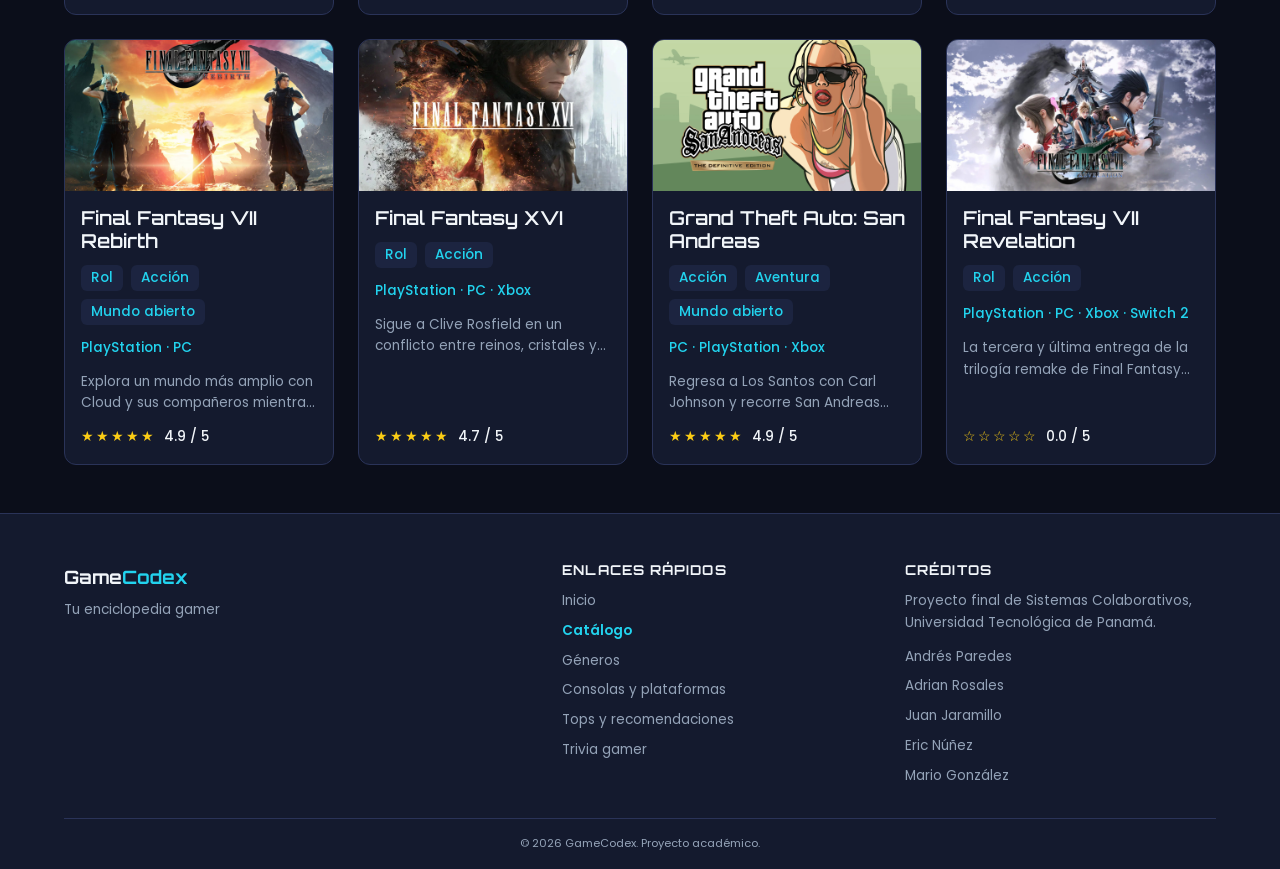
==== commit 758ac4e7: "feat: desarrollar listado de videojuegos del catálogo (HU-04)" ====
--- a/catalogo.html
+++ b/catalogo.html
@@ -3,28 +3,44 @@
 <head>
     <meta charset="UTF-8">
     <meta name="viewport" content="width=device-width, initial-scale=1.0">
+    <meta name="description" content="Explora el catálogo de videojuegos de GameCodex: portadas, géneros y plataformas de cada título.">
     <title>Catálogo de videojuegos | GameCodex</title>
     <link rel="stylesheet" href="css/variables.css">
     <link rel="stylesheet" href="css/base.css">
     <link rel="stylesheet" href="css/menu.css">
-    <!-- Agregar css/catalogo.css cuando se desarrolle esta sección. -->
+    <link rel="stylesheet" href="css/catalogo.css">
     <script src="js/menu.js" defer></script>
     <script src="js/juegos.js" defer></script>
-    <!-- Agregar los scripts de esta sección durante su desarrollo. -->
+    <script src="js/catalogo.js" defer></script>
 </head>
 <body data-pagina="catalogo">
     <!-- HU-02: aquí se insertará el menú lateral compartido mediante menu.js. -->
     <nav id="menu-lateral" aria-label="Navegación principal"></nav>
 
-    <main id="contenido-principal">
-        <header>
-            <h1>Catálogo de videojuegos</h1>
-            <p>Listado de videojuegos del proyecto.</p>
+    <main id="contenido-principal" class="contenido-principal">
+        <!-- HU-04: encabezado de la página -->
+        <header class="hero catalogo-hero">
+            <div class="contenedor">
+                <span class="catalogo-epica">Explorar videojuegos</span>
+                <h1>Catálogo de <span class="texto-degradado">videojuegos</span></h1>
+                <p>Descubre títulos de todos los géneros y plataformas. Pulsa una tarjeta para ver la ficha completa del juego.</p>
+            </div>
         </header>
-        <!-- TODO (HU-04): desarrollar el contenido de esta página. -->
+
+        <section class="seccion" aria-labelledby="titulo-catalogo">
+            <div class="contenedor">
+                <div class="encabezado-seccion">
+                    <h2 id="titulo-catalogo">Todos los videojuegos</h2>
+                    <p id="catalogo-contador" aria-live="polite"></p>
+                </div>
+
+                <!-- Tarjetas: catalogo.js dibuja aquí cada videojuego -->
+                <div id="catalogo-lista" class="cuadricula catalogo-lista"></div>
+            </div>
+        </section>
     </main>
 
     <!-- Pie de página compartido; se completará junto con HU-02. -->
     <footer id="pie-pagina"></footer>
 </body>
-</html>
+</html>
--- a/css/catalogo.css
+++ b/css/catalogo.css
@@ -0,0 +1,91 @@
+/* ==========================================================================
+   GameCodex — catalogo.css (HU-04)
+   Solo estilos propios de la página del catálogo. Lo común está en base.css.
+   Todos los valores salen de variables.css.
+   ========================================================================== */
+
+/* ---------- 1. Encabezado ---------- */
+.catalogo-hero { border-bottom: var(--borde); }
+
+/* Etiqueta de la épica "Explorar videojuegos" */
+.catalogo-epica {
+  display: inline-block;
+  margin-bottom: var(--espacio-4);
+  padding: var(--espacio-1) var(--espacio-3);
+  border: 1px solid var(--epic-2);
+  border-radius: var(--radius-pill);
+  color: var(--epic-2);
+  font-size: var(--text-xs);
+  font-weight: var(--peso-semibold);
+  text-transform: uppercase;
+  letter-spacing: 1px;
+}
+
+/* ---------- 2. Tarjeta de videojuego ---------- */
+.tarjeta-juego {
+  position: relative;
+  display: flex;
+  flex-direction: column;
+}
+
+.tarjeta-juego .tarjeta-cuerpo {
+  display: flex;
+  flex-direction: column;
+  flex: 1;
+  gap: var(--espacio-3);
+}
+
+.juego-titulo { margin: 0; }
+
+/* Todo el cuadro de la tarjeta es clicable gracias al enlace del título */
+.juego-titulo a { color: var(--color-text); }
+.juego-titulo a:hover { text-decoration: none; color: var(--color-secondary); }
+.juego-titulo a::after {
+  content: "";
+  position: absolute;
+  inset: 0;
+}
+
+/* El foco se marca en toda la tarjeta, no solo en el título */
+.juego-titulo a:focus-visible { outline: none; }
+.tarjeta-juego:focus-within {
+  border-color: var(--color-secondary);
+  box-shadow: 0 0 0 3px rgba(34, 211, 238, 0.2);
+}
+
+.tarjeta-juego .etiquetas { margin-bottom: 0; }
+
+.tarjeta-juego .juego-plataformas {
+  margin: 0;
+  color: var(--color-secondary);
+  font-size: var(--text-sm);
+  font-weight: var(--peso-medio);
+}
+
+/* Descripción limitada a 2 líneas para que todas las tarjetas midan parecido */
+.tarjeta-juego .juego-descripcion {
+  margin: 0;
+  display: -webkit-box;
+  -webkit-line-clamp: 2;
+  line-clamp: 2;
+  -webkit-box-orient: vertical;
+  overflow: hidden;
+}
+
+/* Valoración siempre al final de la tarjeta */
+.juego-valoracion {
+  display: flex;
+  align-items: center;
+  gap: var(--espacio-2);
+  margin-top: auto;
+  font-size: var(--text-sm);
+  font-weight: var(--peso-medio);
+}
+
+/* ---------- 3. Mensajes de estado ---------- */
+.catalogo-estado {
+  grid-column: 1 / -1;
+  padding: var(--espacio-6);
+  text-align: center;
+  color: var(--color-text-muted);
+}
